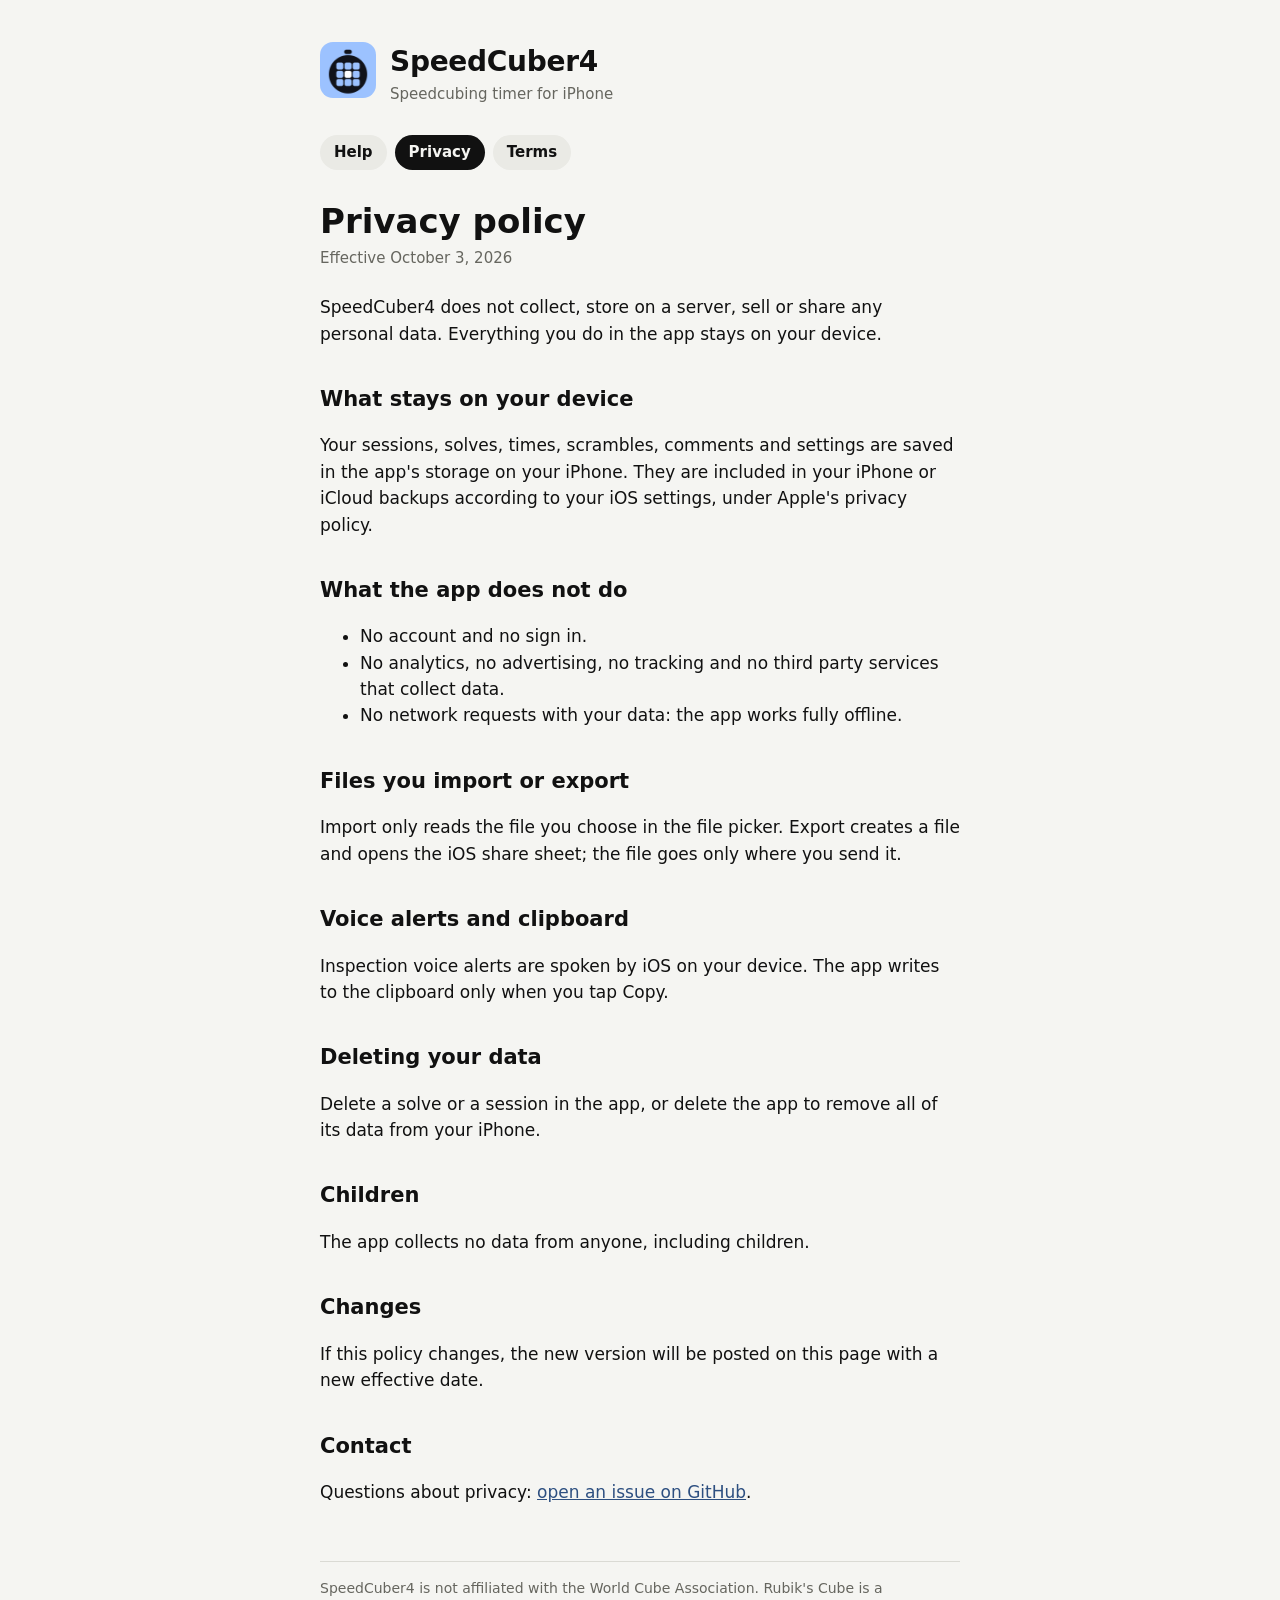
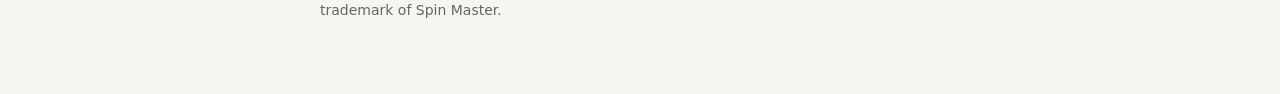
==== privacy/index.html @ c2849017 "✨ feat: help, privacy policy and terms pages for GitHub Pages Gestures, import and export, feedback " ====
<!doctype html>
<html lang="en">
<head>
<meta charset="utf-8">
<meta name="viewport" content="width=device-width, initial-scale=1">
<title>SpeedCuber4 Privacy</title>
<meta name="description" content="Privacy policy of SpeedCuber4: no data is collected.">
<link rel="icon" href="../icon.png">
<link rel="stylesheet" href="../style.css">
</head>
<body>
<main>
<header><a href="../"><img src="../icon.png" alt=""></a><div><a href="../" class="name">SpeedCuber4</a><div class="tag">Speedcubing timer for iPhone</div></div></header>
<nav aria-label="Pages"><a href="../">Help</a><a href="../privacy/" aria-current="page">Privacy</a><a href="../terms/">Terms</a></nav>
<h1>Privacy policy</h1>
<p class="meta">Effective October 3, 2026</p>
<p>SpeedCuber4 does not collect, store on a server, sell or share any personal data. Everything you do in the app stays on your device.</p>

<h2>What stays on your device</h2>
<p>Your sessions, solves, times, scrambles, comments and settings are saved in the app's storage on your iPhone. They are included in your iPhone or iCloud backups according to your iOS settings, under Apple's privacy policy.</p>

<h2>What the app does not do</h2>
<ul>
<li>No account and no sign in.</li>
<li>No analytics, no advertising, no tracking and no third party services that collect data.</li>
<li>No network requests with your data: the app works fully offline.</li>
</ul>

<h2>Files you import or export</h2>
<p>Import only reads the file you choose in the file picker. Export creates a file and opens the iOS share sheet; the file goes only where you send it.</p>

<h2>Voice alerts and clipboard</h2>
<p>Inspection voice alerts are spoken by iOS on your device. The app writes to the clipboard only when you tap Copy.</p>

<h2>Deleting your data</h2>
<p>Delete a solve or a session in the app, or delete the app to remove all of its data from your iPhone.</p>

<h2>Children</h2>
<p>The app collects no data from anyone, including children.</p>

<h2>Changes</h2>
<p>If this policy changes, the new version will be posted on this page with a new effective date.</p>

<h2>Contact</h2>
<p>Questions about privacy: <a href="https://github.com/raph4-lsk/speedcuber4-support/issues/new?template=feedback.yml">open an issue on GitHub</a>.</p>
<footer>SpeedCuber4 is not affiliated with the World Cube Association. Rubik's Cube is a trademark of Spin Master.</footer>
</main>
</body>
</html>
---- style.css ----
:root {
  --ground: #f5f5f2;
  --surface: #eaeae5;
  --line: #dadad4;
  --ink: #111111;
  --muted: #66665f;
  --record: #2d4f80;
  color-scheme: light;
}
@media (prefers-color-scheme: dark) {
  :root {
    --ground: #0a0a0a;
    --surface: #161616;
    --line: #2a2a2a;
    --ink: #f2f2ee;
    --muted: #8f8f88;
    --record: #9db8e3;
    color-scheme: dark;
  }
}
* { box-sizing: border-box; }
body {
  margin: 0;
  background: var(--ground);
  color: var(--ink);
  font: 17px/1.55 -apple-system, BlinkMacSystemFont, "Segoe UI", system-ui, sans-serif;
}
main { max-width: 680px; margin: 0 auto; padding: 40px 20px 72px; }
header { display: flex; align-items: center; gap: 14px; margin-bottom: 28px; }
header img { width: 56px; height: 56px; border-radius: 13px; }
header a { color: inherit; text-decoration: none; }
.name { font-size: 28px; font-weight: 700; letter-spacing: -0.01em; }
.tag { color: var(--muted); font-size: 15px; }
h1 { font-size: 34px; line-height: 1.15; margin: 0 0 6px; text-wrap: balance; }
h2 { font-size: 21px; margin: 36px 0 8px; }
p, li { max-width: 64ch; }
.meta { color: var(--muted); font-size: 15px; margin: 0 0 24px; }
a { color: var(--record); }
nav { display: flex; flex-wrap: wrap; gap: 8px; margin: 0 0 32px; }
nav a {
  padding: 6px 14px;
  border-radius: 999px;
  background: var(--surface);
  color: var(--ink);
  text-decoration: none;
  font-size: 15px;
  font-weight: 600;
}
nav a[aria-current="page"] { background: var(--ink); color: var(--ground); }
dl { margin: 0; border-top: 1px solid var(--line); }
dl div { display: grid; grid-template-columns: minmax(0, 200px) minmax(0, 1fr); gap: 12px; padding: 12px 0; border-bottom: 1px solid var(--line); }
dt { font-weight: 600; }
dd { margin: 0; color: var(--muted); }
@media (max-width: 520px) { dl div { grid-template-columns: 1fr; gap: 2px; } }
.button {
  display: inline-block;
  padding: 12px 22px;
  border-radius: 999px;
  background: var(--ink);
  color: var(--ground);
  font-weight: 600;
  text-decoration: none;
}
footer { margin-top: 56px; padding-top: 16px; border-top: 1px solid var(--line); color: var(--muted); font-size: 14px; }
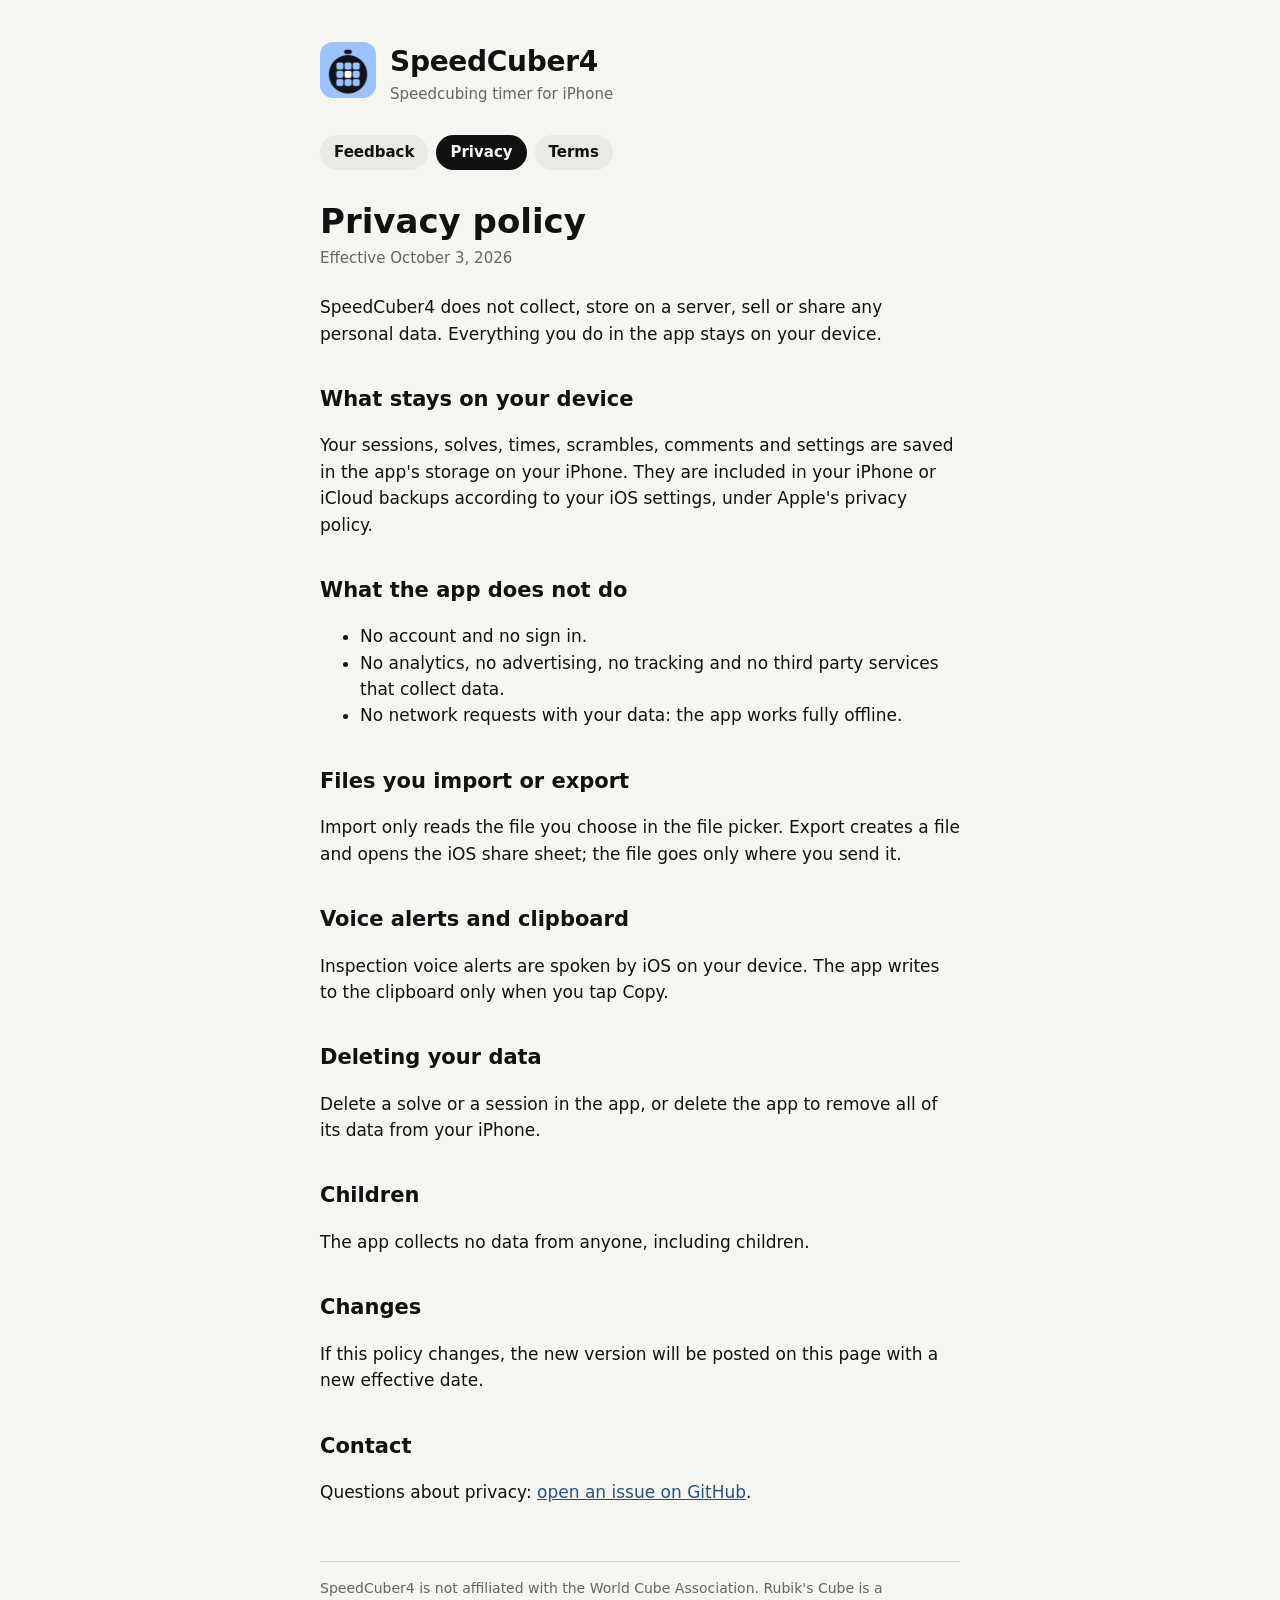
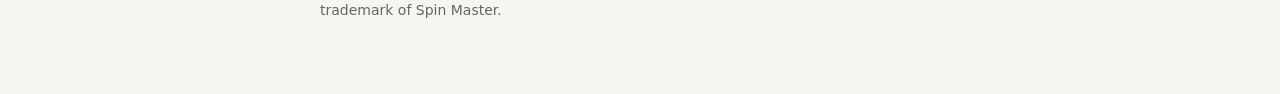
==== commit 89b57764: "✨ feat: feedback first home page, help section removed Send feedback and Report a bug sit right unde" ====
--- a/privacy/index.html
+++ b/privacy/index.html
@@ -11,7 +11,7 @@
 <body>
 <main>
 <header><a href="../"><img src="../icon.png" alt=""></a><div><a href="../" class="name">SpeedCuber4</a><div class="tag">Speedcubing timer for iPhone</div></div></header>
-<nav aria-label="Pages"><a href="../">Help</a><a href="../privacy/" aria-current="page">Privacy</a><a href="../terms/">Terms</a></nav>
+<nav aria-label="Pages"><a href="../">Feedback</a><a href="../privacy/" aria-current="page">Privacy</a><a href="../terms/">Terms</a></nav>
 <h1>Privacy policy</h1>
 <p class="meta">Effective October 3, 2026</p>
 <p>SpeedCuber4 does not collect, store on a server, sell or share any personal data. Everything you do in the app stays on your device.</p>
--- a/style.css
+++ b/style.css
@@ -47,18 +47,21 @@
   font-weight: 600;
 }
 nav a[aria-current="page"] { background: var(--ink); color: var(--ground); }
-dl { margin: 0; border-top: 1px solid var(--line); }
-dl div { display: grid; grid-template-columns: minmax(0, 200px) minmax(0, 1fr); gap: 12px; padding: 12px 0; border-bottom: 1px solid var(--line); }
-dt { font-weight: 600; }
-dd { margin: 0; color: var(--muted); }
-@media (max-width: 520px) { dl div { grid-template-columns: 1fr; gap: 2px; } }
-.button {
-  display: inline-block;
-  padding: 12px 22px;
-  border-radius: 999px;
-  background: var(--ink);
-  color: var(--ground);
-  font-weight: 600;
+footer { margin-top: 56px; padding-top: 16px; border-top: 1px solid var(--line); color: var(--muted); font-size: 14px; }
+.actions { display: grid; grid-template-columns: repeat(auto-fit, minmax(min(100%, 240px), 1fr)); gap: 12px; margin: 8px 0 12px; }
+.action {
+  display: flex;
+  flex-direction: column;
+  gap: 4px;
+  padding: 20px 22px;
+  border-radius: 20px;
+  background: var(--surface);
+  color: var(--ink);
   text-decoration: none;
+  border: 1px solid var(--line);
 }
-footer { margin-top: 56px; padding-top: 16px; border-top: 1px solid var(--line); color: var(--muted); font-size: 14px; }
+.action.primary { background: var(--ink); color: var(--ground); border-color: var(--ink); }
+.action-title { font-size: 20px; font-weight: 700; }
+.action-note { font-size: 15px; opacity: 0.75; }
+.action:focus-visible, nav a:focus-visible { outline: 2px solid var(--record); outline-offset: 3px; }
+.hint { color: var(--muted); font-size: 15px; }
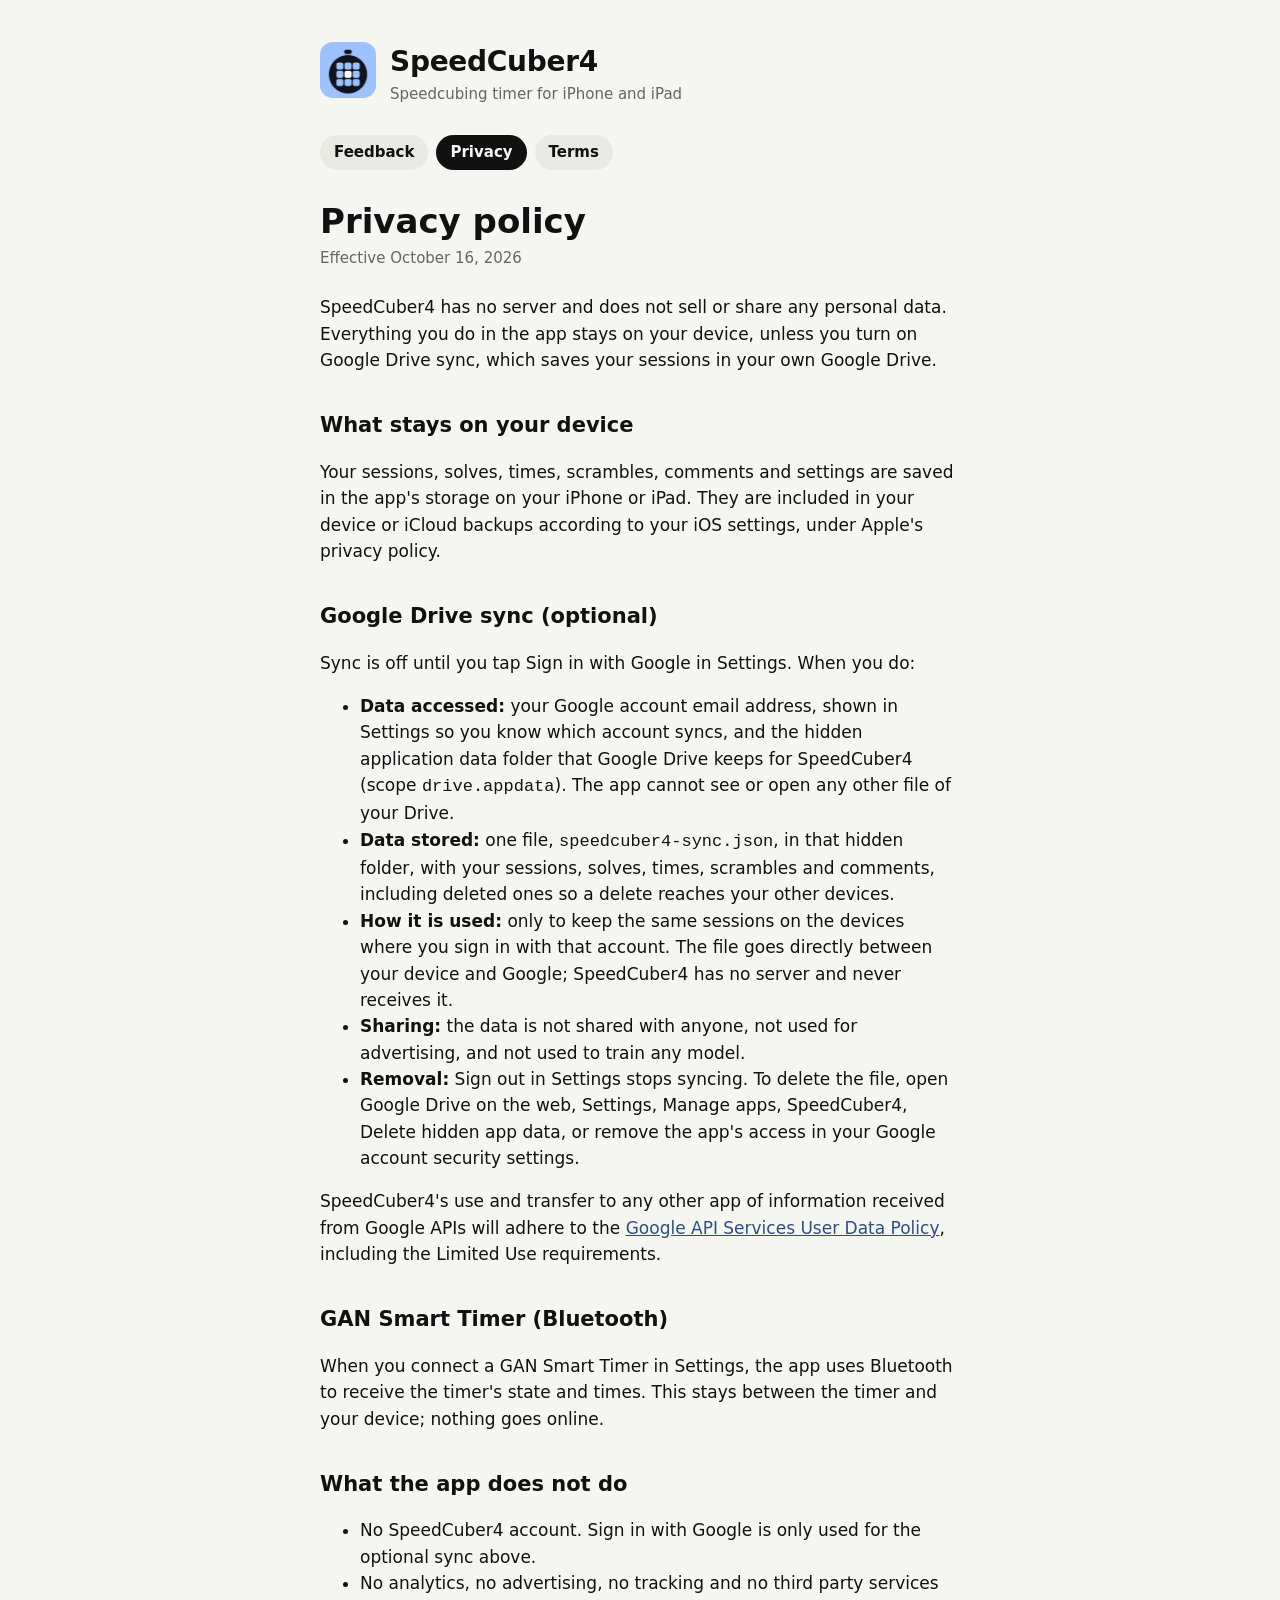
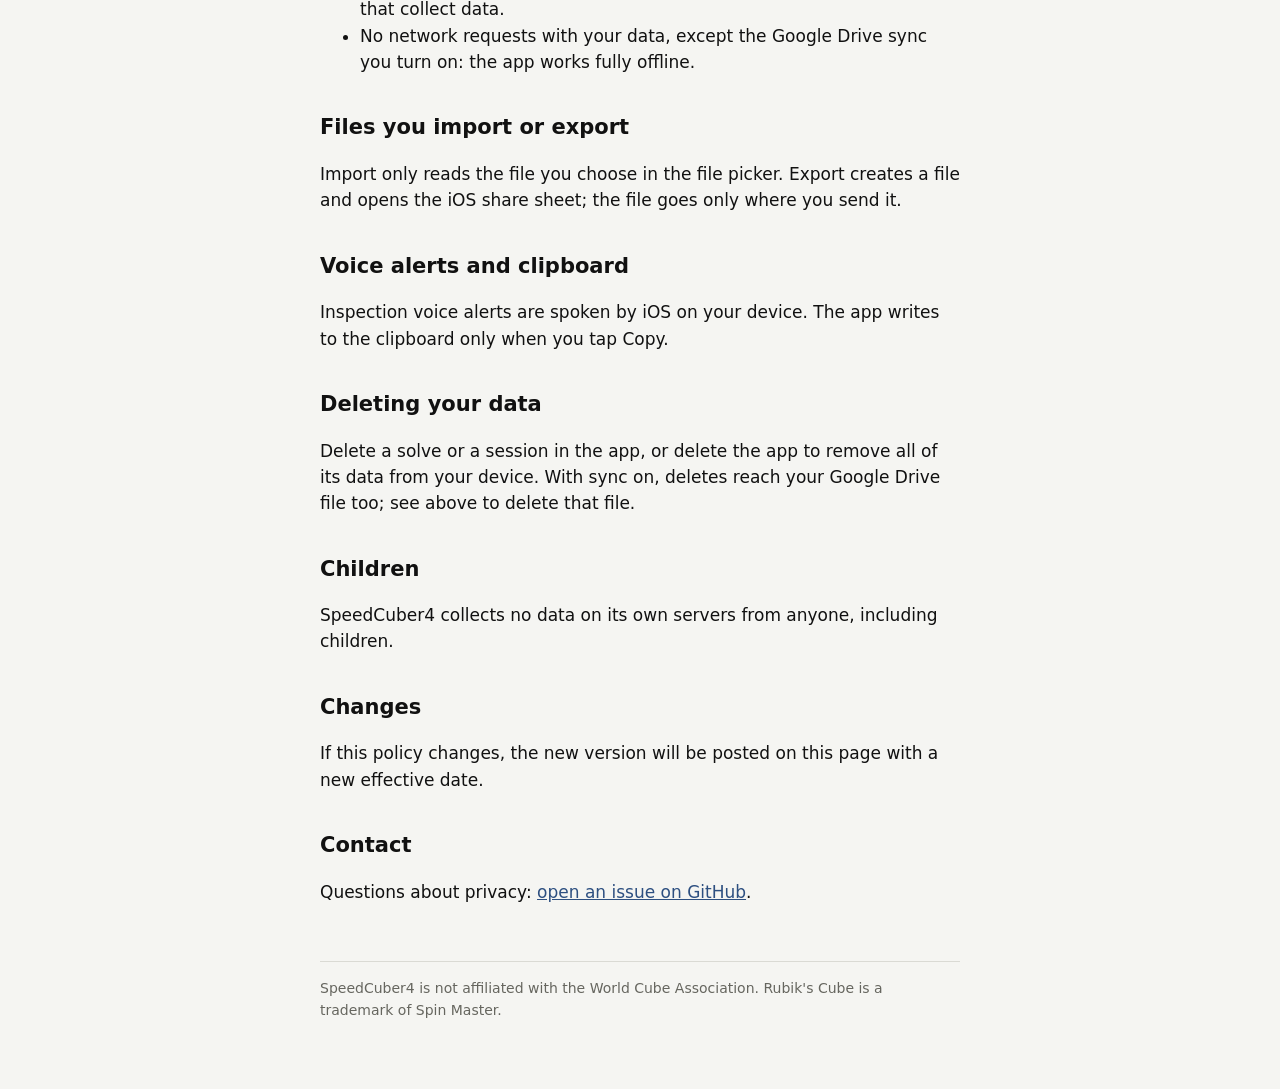
==== commit d1961d6c: "📝 docs: privacy policy covers the optional Google Drive sync and the GAN timer" ====
--- a/privacy/index.html
+++ b/privacy/index.html
@@ -4,26 +4,40 @@
 <meta charset="utf-8">
 <meta name="viewport" content="width=device-width, initial-scale=1">
 <title>SpeedCuber4 Privacy</title>
-<meta name="description" content="Privacy policy of SpeedCuber4: no data is collected.">
+<meta name="description" content="Privacy policy of SpeedCuber4: no data on our servers, optional sync through your own Google Drive.">
 <link rel="icon" href="../icon.png">
 <link rel="stylesheet" href="../style.css">
 </head>
 <body>
 <main>
-<header><a href="../"><img src="../icon.png" alt=""></a><div><a href="../" class="name">SpeedCuber4</a><div class="tag">Speedcubing timer for iPhone</div></div></header>
+<header><a href="../"><img src="../icon.png" alt=""></a><div><a href="../" class="name">SpeedCuber4</a><div class="tag">Speedcubing timer for iPhone and iPad</div></div></header>
 <nav aria-label="Pages"><a href="../">Feedback</a><a href="../privacy/" aria-current="page">Privacy</a><a href="../terms/">Terms</a></nav>
 <h1>Privacy policy</h1>
-<p class="meta">Effective October 3, 2026</p>
-<p>SpeedCuber4 does not collect, store on a server, sell or share any personal data. Everything you do in the app stays on your device.</p>
+<p class="meta">Effective October 16, 2026</p>
+<p>SpeedCuber4 has no server and does not sell or share any personal data. Everything you do in the app stays on your device, unless you turn on Google Drive sync, which saves your sessions in your own Google Drive.</p>
 
 <h2>What stays on your device</h2>
-<p>Your sessions, solves, times, scrambles, comments and settings are saved in the app's storage on your iPhone. They are included in your iPhone or iCloud backups according to your iOS settings, under Apple's privacy policy.</p>
+<p>Your sessions, solves, times, scrambles, comments and settings are saved in the app's storage on your iPhone or iPad. They are included in your device or iCloud backups according to your iOS settings, under Apple's privacy policy.</p>
+
+<h2>Google Drive sync (optional)</h2>
+<p>Sync is off until you tap Sign in with Google in Settings. When you do:</p>
+<ul>
+<li><strong>Data accessed:</strong> your Google account email address, shown in Settings so you know which account syncs, and the hidden application data folder that Google Drive keeps for SpeedCuber4 (scope <code>drive.appdata</code>). The app cannot see or open any other file of your Drive.</li>
+<li><strong>Data stored:</strong> one file, <code>speedcuber4-sync.json</code>, in that hidden folder, with your sessions, solves, times, scrambles and comments, including deleted ones so a delete reaches your other devices.</li>
+<li><strong>How it is used:</strong> only to keep the same sessions on the devices where you sign in with that account. The file goes directly between your device and Google; SpeedCuber4 has no server and never receives it.</li>
+<li><strong>Sharing:</strong> the data is not shared with anyone, not used for advertising, and not used to train any model.</li>
+<li><strong>Removal:</strong> Sign out in Settings stops syncing. To delete the file, open Google Drive on the web, Settings, Manage apps, SpeedCuber4, Delete hidden app data, or remove the app's access in your Google account security settings.</li>
+</ul>
+<p>SpeedCuber4's use and transfer to any other app of information received from Google APIs will adhere to the <a href="https://developers.google.com/terms/api-services-user-data-policy">Google API Services User Data Policy</a>, including the Limited Use requirements.</p>
+
+<h2>GAN Smart Timer (Bluetooth)</h2>
+<p>When you connect a GAN Smart Timer in Settings, the app uses Bluetooth to receive the timer's state and times. This stays between the timer and your device; nothing goes online.</p>
 
 <h2>What the app does not do</h2>
 <ul>
-<li>No account and no sign in.</li>
+<li>No SpeedCuber4 account. Sign in with Google is only used for the optional sync above.</li>
 <li>No analytics, no advertising, no tracking and no third party services that collect data.</li>
-<li>No network requests with your data: the app works fully offline.</li>
+<li>No network requests with your data, except the Google Drive sync you turn on: the app works fully offline.</li>
 </ul>
 
 <h2>Files you import or export</h2>
@@ -33,10 +47,10 @@
 <p>Inspection voice alerts are spoken by iOS on your device. The app writes to the clipboard only when you tap Copy.</p>
 
 <h2>Deleting your data</h2>
-<p>Delete a solve or a session in the app, or delete the app to remove all of its data from your iPhone.</p>
+<p>Delete a solve or a session in the app, or delete the app to remove all of its data from your device. With sync on, deletes reach your Google Drive file too; see above to delete that file.</p>
 
 <h2>Children</h2>
-<p>The app collects no data from anyone, including children.</p>
+<p>SpeedCuber4 collects no data on its own servers from anyone, including children.</p>
 
 <h2>Changes</h2>
 <p>If this policy changes, the new version will be posted on this page with a new effective date.</p>
--- a/style.css
+++ b/style.css
@@ -65,3 +65,4 @@
 .action-note { font-size: 15px; opacity: 0.75; }
 .action:focus-visible, nav a:focus-visible { outline: 2px solid var(--record); outline-offset: 3px; }
 .hint { color: var(--muted); font-size: 15px; }
+.about { font-size: 17px; margin: 0 0 24px; }
